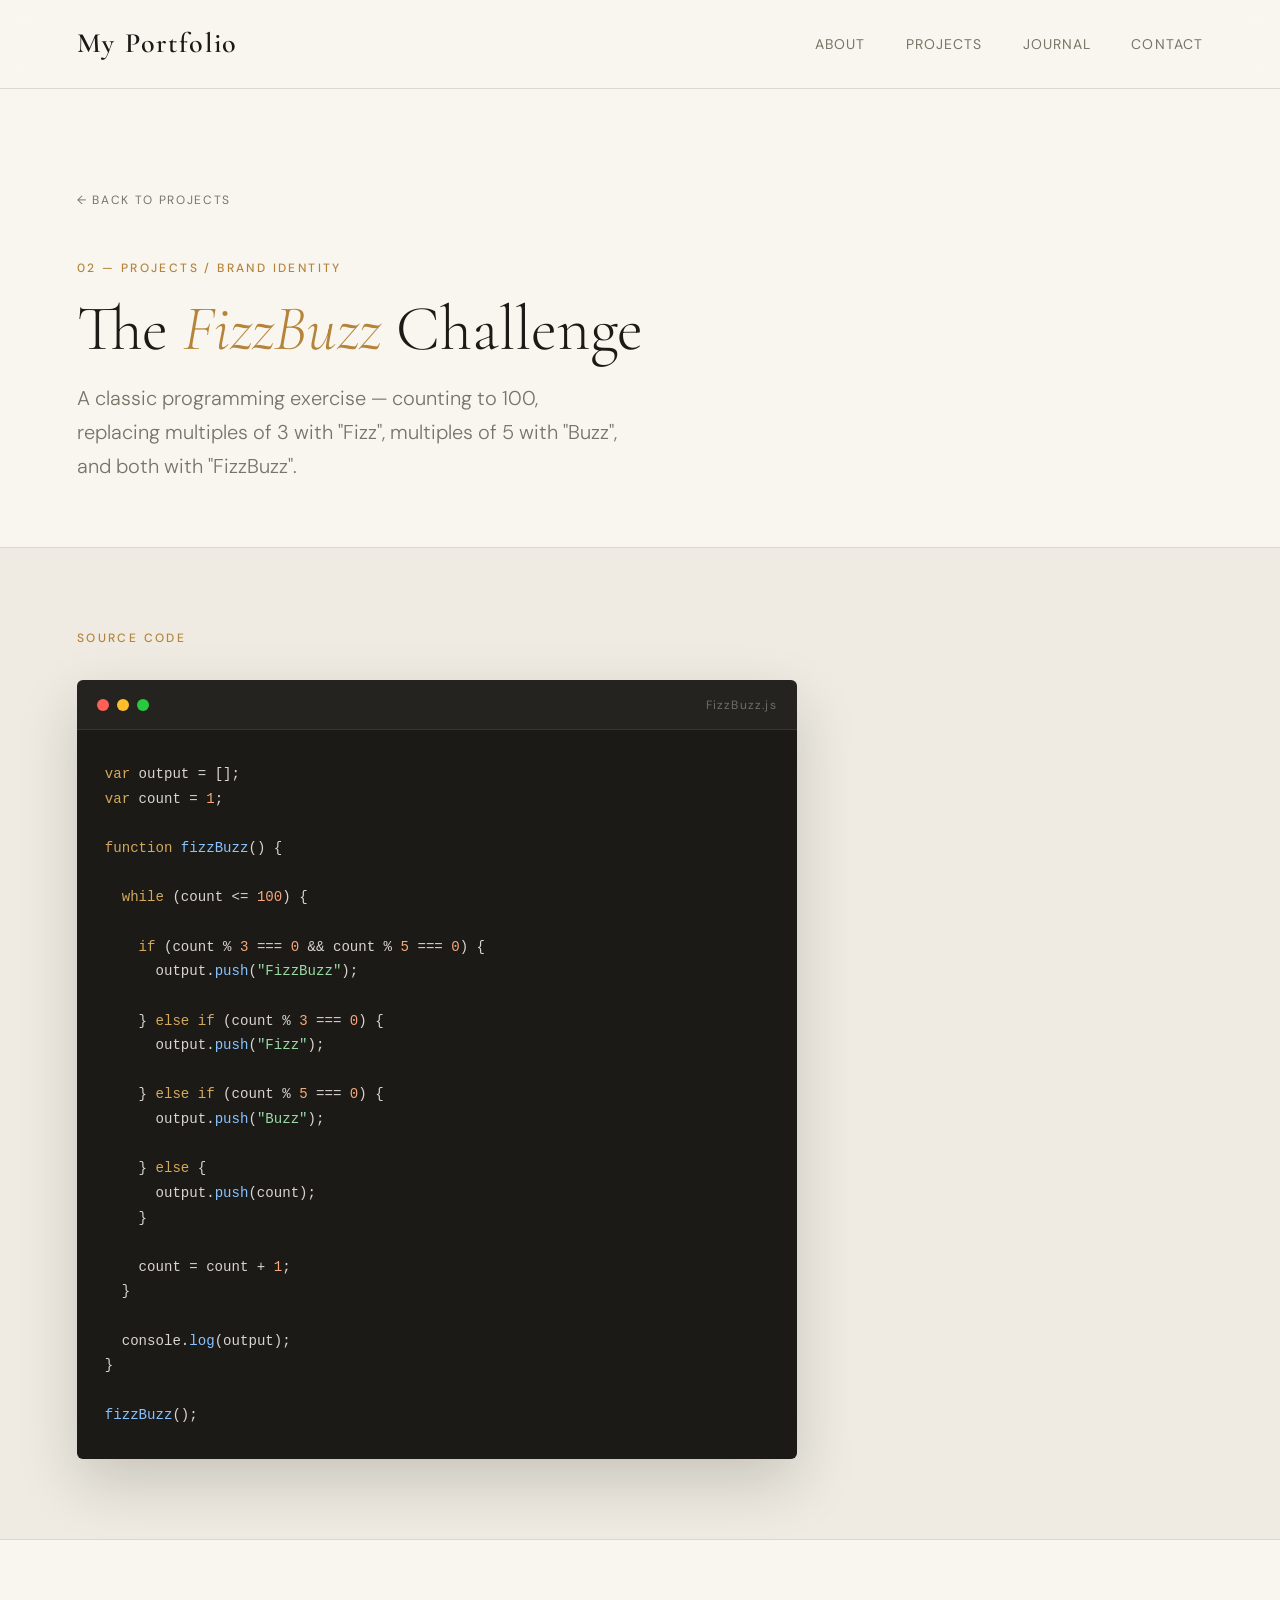
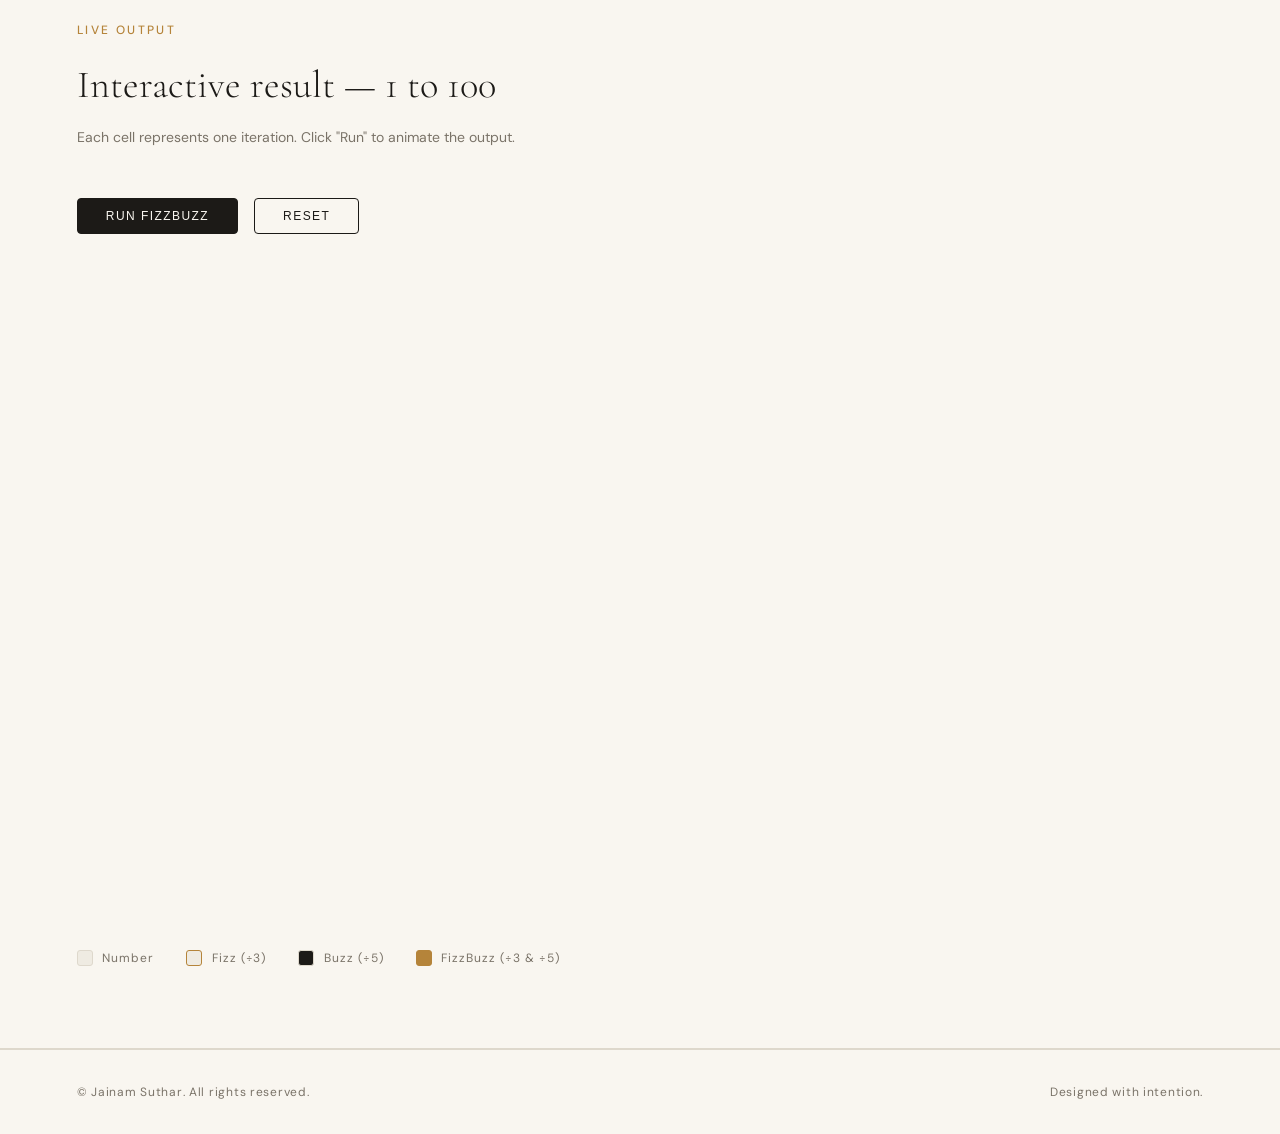
==== fizzbuzz.html @ be065813 "NewProjectfiles" ====
<!DOCTYPE html>
<html lang="en">
<head>
  <meta charset="UTF-8" />
  <meta name="viewport" content="width=device-width, initial-scale=1.0"/>
  <title>FizzBuzz — Jainam Suthar</title>
  <link rel="stylesheet" href="style.css" />
  <link href="https://fonts.googleapis.com/css2?family=Cormorant+Garamond:ital,wght@0,300;0,400;0,600;1,300;1,400&family=DM+Sans:wght@300;400;500&display=swap" rel="stylesheet"/>
  <style>
    /* ── FIZZBUZZ PAGE SPECIFIC ── */
    .fb-hero {
      padding: 6rem 6vw 4rem;
      border-bottom: 1px solid var(--clr-border);
      animation: fadeUp 0.8s ease both;
    }

    .fb-back {
      display: inline-flex;
      align-items: center;
      gap: 0.5rem;
      font-size: var(--fz-xs);
      letter-spacing: 0.14em;
      text-transform: uppercase;
      color: var(--clr-ink-mute);
      margin-bottom: 3rem;
      transition: color var(--transition);
    }

    .fb-back:hover { color: var(--clr-accent); }

    .fb-hero .section-label { margin-bottom: 1rem; }

    .fb-hero h1 {
      font-family: var(--ff-serif);
      font-size: clamp(var(--fz-2xl), 5vw, var(--fz-4xl));
      font-weight: 300;
      line-height: 1.1;
      margin-bottom: 1rem;
    }

    .fb-hero h1 em {
      font-style: italic;
      color: var(--clr-accent);
    }

    .fb-hero p {
      font-size: var(--fz-lg);
      color: var(--clr-ink-mute);
      font-weight: 300;
      max-width: 540px;
    }

    /* ── CODE BLOCK ── */
    .fb-code-section {
      padding: 5rem 6vw;
      background: var(--clr-surface);
      border-bottom: 1px solid var(--clr-border);
    }

    .fb-code-section .section-label { margin-bottom: 2rem; }

    .code-window {
      background: var(--clr-ink);
      border-radius: 6px;
      overflow: hidden;
      max-width: 720px;
      box-shadow: 0 24px 60px rgba(28,26,23,0.18);
    }

    .code-topbar {
      display: flex;
      align-items: center;
      gap: 0.5rem;
      padding: 0.9rem 1.25rem;
      background: rgba(255,255,255,0.04);
      border-bottom: 1px solid rgba(255,255,255,0.08);
    }

    .code-dot {
      width: 12px;
      height: 12px;
      border-radius: 50%;
    }

    .dot-red   { background: #FF5F56; }
    .dot-yellow{ background: #FFBD2E; }
    .dot-green { background: #27C93F; }

    .code-filename {
      margin-left: auto;
      font-size: var(--fz-xs);
      color: rgba(249,246,240,0.35);
      letter-spacing: 0.1em;
      font-family: var(--ff-sans);
    }

    pre {
      margin: 0;
      padding: 2rem 1.75rem;
      overflow-x: auto;
      font-family: 'Courier New', Courier, monospace;
      font-size: 0.88rem;
      line-height: 1.75;
      color: rgba(249,246,240,0.85);
    }

    /* Syntax colouring */
    .kw  { color: #D4A85A; }   /* keywords */
    .fn  { color: #87C3FF; }   /* function names */
    .str { color: #98D9A4; }   /* strings */
    .num { color: #F9A87A; }   /* numbers */
    .cm  { color: rgba(249,246,240,0.35); font-style: italic; }

    /* ── OUTPUT GRID ── */
    .fb-output-section {
      padding: 5rem 6vw;
      border-bottom: 1px solid var(--clr-border);
    }

    .fb-output-section .section-label { margin-bottom: 0.75rem; }

    .fb-output-section h2 {
      font-family: var(--ff-serif);
      font-size: clamp(var(--fz-xl), 3vw, var(--fz-2xl));
      font-weight: 300;
      margin-bottom: 0.5rem;
    }

    .fb-output-section > p {
      color: var(--clr-ink-mute);
      font-size: var(--fz-sm);
      margin-bottom: 3rem;
    }

    .fb-controls {
      display: flex;
      gap: 1rem;
      margin-bottom: 2.5rem;
      flex-wrap: wrap;
    }

    .fb-btn {
      display: inline-block;
      padding: 0.65rem 1.75rem;
      font-size: var(--fz-xs);
      font-weight: 500;
      letter-spacing: 0.12em;
      text-transform: uppercase;
      border-radius: var(--radius);
      cursor: pointer;
      border: 1px solid var(--clr-ink);
      background: var(--clr-ink);
      color: var(--clr-bg);
      transition: background var(--transition), color var(--transition), border-color var(--transition), transform var(--transition);
    }

    .fb-btn:hover {
      background: var(--clr-accent);
      border-color: var(--clr-accent);
      transform: translateY(-2px);
    }

    .fb-btn.outline {
      background: transparent;
      color: var(--clr-ink);
    }

    .fb-btn.outline:hover {
      background: var(--clr-ink);
      color: var(--clr-bg);
    }

    .fb-grid {
      display: grid;
      grid-template-columns: repeat(auto-fill, minmax(72px, 1fr));
      gap: 6px;
    }

    .fb-cell {
      aspect-ratio: 1;
      display: flex;
      align-items: center;
      justify-content: center;
      font-size: 0.8rem;
      font-weight: 500;
      border-radius: var(--radius);
      background: var(--clr-surface);
      color: var(--clr-ink);
      border: 1px solid var(--clr-border);
      opacity: 0;
      transform: scale(0.85);
      transition: opacity 0.25s ease, transform 0.25s ease;
    }

    .fb-cell.visible {
      opacity: 1;
      transform: scale(1);
    }

    .fb-cell.fizz {
      background: var(--clr-surface);
      border-color: var(--clr-accent);
      color: var(--clr-accent);
      font-family: var(--ff-serif);
      font-style: italic;
    }

    .fb-cell.buzz {
      background: var(--clr-ink);
      border-color: var(--clr-ink);
      color: var(--clr-bg);
      font-family: var(--ff-serif);
      font-style: italic;
    }

    .fb-cell.fizzbuzz {
      background: var(--clr-accent);
      border-color: var(--clr-accent);
      color: var(--clr-white);
      font-family: var(--ff-serif);
      font-style: italic;
      font-size: 0.72rem;
    }

    /* Legend */
    .fb-legend {
      display: flex;
      gap: 2rem;
      margin-top: 2rem;
      flex-wrap: wrap;
    }

    .legend-item {
      display: flex;
      align-items: center;
      gap: 0.6rem;
      font-size: var(--fz-xs);
      letter-spacing: 0.08em;
      color: var(--clr-ink-mute);
    }

    .legend-swatch {
      width: 16px;
      height: 16px;
      border-radius: 3px;
      border: 1px solid var(--clr-border);
      flex-shrink: 0;
    }

    .swatch-num      { background: var(--clr-surface); }
    .swatch-fizz     { background: var(--clr-surface); border-color: var(--clr-accent); }
    .swatch-buzz     { background: var(--clr-ink); }
    .swatch-fizzbuzz { background: var(--clr-accent); border-color: var(--clr-accent); }

    /* ── FOOTER ── */
    .footer { margin-top: 0; }

    @media (max-width: 768px) {
      .fb-grid { grid-template-columns: repeat(auto-fill, minmax(58px, 1fr)); }
    }
  </style>
</head>
<body>

  <!-- ── NAVIGATION ── -->
  <nav class="navbar">
    <div class="nav-logo">My Portfolio</div>
    <ul class="nav-links">
      <li><a href="index.html#about">About</a></li>
      <li><a href="index.html#services">Projects</a></li>
      <li><a href="index.html#journal">Journal</a></li>
      <li><a href="index.html#contact">Contact</a></li>
    </ul>
  </nav>

  <!-- ── HERO ── -->
  <div class="fb-hero">
    <a href="index.html#services" class="fb-back">← Back to Projects</a>
    <div class="section-label">02 — Projects / Brand Identity</div>
    <h1>The <em>FizzBuzz</em> Challenge</h1>
    <p>A classic programming exercise — counting to 100, replacing multiples of 3 with "Fizz", multiples of 5 with "Buzz", and both with "FizzBuzz".</p>
  </div>

  <main>

    <!-- ── CODE ── -->
    <section class="fb-code-section">
      <div class="section-label">Source Code</div>
      <div class="code-window">
        <div class="code-topbar">
          <span class="code-dot dot-red"></span>
          <span class="code-dot dot-yellow"></span>
          <span class="code-dot dot-green"></span>
          <span class="code-filename">FizzBuzz.js</span>
        </div>
        <pre><span class="kw">var</span> output = [];
<span class="kw">var</span> count = <span class="num">1</span>;

<span class="kw">function</span> <span class="fn">fizzBuzz</span>() {

  <span class="kw">while</span> (count <= <span class="num">100</span>) {

    <span class="kw">if</span> (count % <span class="num">3</span> === <span class="num">0</span> && count % <span class="num">5</span> === <span class="num">0</span>) {
      output.<span class="fn">push</span>(<span class="str">"FizzBuzz"</span>);

    } <span class="kw">else if</span> (count % <span class="num">3</span> === <span class="num">0</span>) {
      output.<span class="fn">push</span>(<span class="str">"Fizz"</span>);

    } <span class="kw">else if</span> (count % <span class="num">5</span> === <span class="num">0</span>) {
      output.<span class="fn">push</span>(<span class="str">"Buzz"</span>);

    } <span class="kw">else</span> {
      output.<span class="fn">push</span>(count);
    }

    count = count + <span class="num">1</span>;
  }

  console.<span class="fn">log</span>(output);
}

<span class="fn">fizzBuzz</span>();</pre>
      </div>
    </section>

    <!-- ── INTERACTIVE OUTPUT ── -->
    <section class="fb-output-section">
      <div class="section-label">Live Output</div>
      <h2>Interactive result — 1 to 100</h2>
      <p>Each cell represents one iteration. Click "Run" to animate the output.</p>

      <div class="fb-controls">
        <button class="fb-btn" id="runBtn" onclick="runFizzBuzz()">Run FizzBuzz</button>
        <button class="fb-btn outline" onclick="resetFizzBuzz()">Reset</button>
      </div>

      <div class="fb-grid" id="fbGrid"></div>

      <div class="fb-legend">
        <div class="legend-item">
          <div class="legend-swatch swatch-num"></div>
          Number
        </div>
        <div class="legend-item">
          <div class="legend-swatch swatch-fizz"></div>
          Fizz (÷3)
        </div>
        <div class="legend-item">
          <div class="legend-swatch swatch-buzz"></div>
          Buzz (÷5)
        </div>
        <div class="legend-item">
          <div class="legend-swatch swatch-fizzbuzz"></div>
          FizzBuzz (÷3 &amp; ÷5)
        </div>
      </div>
    </section>

  </main>

  <footer class="footer">
    <p>&copy; Jainam Suthar. All rights reserved.</p>
    <p>Designed with intention.</p>
  </footer>

  <script>
    // Build the grid on load (cells hidden)
    const grid = document.getElementById('fbGrid');

    function buildGrid() {
      grid.innerHTML = '';
      for (let i = 1; i <= 100; i++) {
        const cell = document.createElement('div');
        cell.className = 'fb-cell';
        cell.id = 'cell-' + i;

        let label, type;
        if (i % 15 === 0)     { label = 'FizzBuzz'; type = 'fizzbuzz'; }
        else if (i % 3 === 0) { label = 'Fizz';     type = 'fizz'; }
        else if (i % 5 === 0) { label = 'Buzz';     type = 'buzz'; }
        else                   { label = i;          type = 'num'; }

        cell.textContent = label;
        cell.dataset.type = type;
        grid.appendChild(cell);
      }
    }

    function runFizzBuzz() {
      document.getElementById('runBtn').disabled = true;
      const cells = grid.querySelectorAll('.fb-cell');
      cells.forEach((cell, idx) => {
        setTimeout(() => {
          cell.classList.add(cell.dataset.type, 'visible');
        }, idx * 28);
      });
    }

    function resetFizzBuzz() {
      buildGrid();
      document.getElementById('runBtn').disabled = false;
    }

    buildGrid();
  </script>

</body>
</html>
---- style.css ----
/* ── RESET & BASE ── */
*, *::before, *::after {
  box-sizing: border-box;
  margin: 0;
  padding: 0;
}

:root {
  --clr-bg:       #F9F6F0;
  --clr-surface:  #EFEBE2;
  --clr-ink:      #1C1A17;
  --clr-ink-mute: #7A7368;
  --clr-accent:   #B5843A;
  --clr-accent-lt:#D4A85A;
  --clr-border:   #DED8CC;
  --clr-white:    #FFFFFF;

  --ff-serif:  'Cormorant Garamond', Georgia, serif;
  --ff-sans:   'DM Sans', system-ui, sans-serif;

  --fz-xs:   0.75rem;
  --fz-sm:   0.875rem;
  --fz-base: 1rem;
  --fz-lg:   1.25rem;
  --fz-xl:   1.75rem;
  --fz-2xl:  2.5rem;
  --fz-3xl:  3.5rem;
  --fz-4xl:  5rem;

  --radius: 4px;
  --transition: 0.3s ease;
}

html {
  scroll-behavior: smooth;
}

body {
  background-color: var(--clr-bg);
  color: var(--clr-ink);
  font-family: var(--ff-sans);
  font-size: var(--fz-base);
  line-height: 1.7;
  -webkit-font-smoothing: antialiased;
}

a {
  color: inherit;
  text-decoration: none;
}

img { display: block; max-width: 100%; }

/* ── NAVIGATION ── */
.navbar {
  position: sticky;
  top: 0;
  z-index: 100;
  display: flex;
  align-items: center;
  justify-content: space-between;
  padding: 1.25rem 6vw;
  background: rgba(249, 246, 240, 0.88);
  backdrop-filter: blur(12px);
  border-bottom: 1px solid var(--clr-border);
}

.nav-logo {
  font-family: var(--ff-serif);
  font-size: var(--fz-xl);
  font-weight: 600;
  letter-spacing: 0.06em;
  color: var(--clr-ink);
}

.nav-links {
  list-style: none;
  display: flex;
  gap: 2.5rem;
}

.nav-links a {
  font-size: var(--fz-sm);
  font-weight: 400;
  letter-spacing: 0.08em;
  text-transform: uppercase;
  color: var(--clr-ink-mute);
  transition: color var(--transition);
}

.nav-links a:hover {
  color: var(--clr-accent);
}

/* ── HERO ── */
.hero {
  position: relative;
  min-height: 92vh;
  display: flex;
  align-items: center;
  padding: 8rem 6vw 6rem;
  overflow: hidden;
}

.hero-content {
  position: relative;
  z-index: 2;
  max-width: 680px;
  animation: fadeUp 1s ease both;
}

.hero-eyebrow {
  display: inline-block;
  font-size: var(--fz-xs);
  letter-spacing: 0.18em;
  text-transform: uppercase;
  color: var(--clr-accent);
  margin-bottom: 1.5rem;
  font-family: var(--ff-sans);
  font-weight: 500;
}

.hero-title {
  font-family: var(--ff-serif);
  font-size: clamp(var(--fz-3xl), 6vw, var(--fz-4xl));
  font-weight: 300;
  line-height: 1.1;
  color: var(--clr-ink);
  margin-bottom: 1.5rem;
}

.hero-title em {
  font-style: italic;
  color: var(--clr-accent);
}

.hero-sub {
  font-size: var(--fz-lg);
  color: var(--clr-ink-mute);
  line-height: 1.7;
  margin-bottom: 2.5rem;
  font-weight: 300;
}

.btn-primary {
  display: inline-block;
  padding: 0.85rem 2.25rem;
  background: var(--clr-ink);
  color: var(--clr-bg);
  font-size: var(--fz-sm);
  font-weight: 500;
  letter-spacing: 0.1em;
  text-transform: uppercase;
  border: 1px solid var(--clr-ink);
  border-radius: var(--radius);
  transition: background var(--transition), color var(--transition), transform var(--transition);
}

.btn-primary:hover {
  background: var(--clr-accent);
  border-color: var(--clr-accent);
  transform: translateY(-2px);
}

/* Hero ornament circles */
.hero-ornament {
  position: absolute;
  right: -4vw;
  top: 50%;
  transform: translateY(-50%);
  z-index: 1;
  pointer-events: none;
}

.circle {
  border-radius: 50%;
  position: absolute;
  border: 1px solid var(--clr-border);
}

.c1 {
  width: 480px;
  height: 480px;
  top: -240px;
  right: 0;
  background: radial-gradient(circle at 40% 40%, var(--clr-surface) 0%, transparent 70%);
  animation: rotate 40s linear infinite;
}

.c2 {
  width: 320px;
  height: 320px;
  top: -140px;
  right: 80px;
  border-color: var(--clr-accent);
  opacity: 0.25;
  animation: rotate 28s linear infinite reverse;
}

/* ── SECTIONS ── */
.section {
  padding: 7rem 6vw;
  border-top: 1px solid var(--clr-border);
}

.section-label {
  font-size: var(--fz-xs);
  letter-spacing: 0.2em;
  text-transform: uppercase;
  color: var(--clr-accent);
  font-weight: 500;
  margin-bottom: 2.5rem;
}

.section-title {
  font-family: var(--ff-serif);
  font-size: clamp(var(--fz-2xl), 4vw, var(--fz-3xl));
  font-weight: 300;
  line-height: 1.2;
  margin-bottom: 1.25rem;
}

.section-intro {
  font-size: var(--fz-lg);
  color: var(--clr-ink-mute);
  max-width: 560px;
  font-weight: 300;
  margin-bottom: 4rem;
}

/* ── ABOUT ── */
.about-grid {
  display: grid;
  grid-template-columns: 1fr 1fr;
  gap: 6rem;
  align-items: center;
}

.img-block {
  width: 100%;
  aspect-ratio: 4/5;
  background: linear-gradient(135deg, var(--clr-surface) 0%, var(--clr-border) 100%);
  border-radius: 2px;
  position: relative;
  overflow: hidden;
}

.img-block::after {
  content: '';
  position: absolute;
  inset: 12px;
  border: 1px solid rgba(181, 132, 58, 0.35);
  border-radius: 1px;
  pointer-events: none;
}

.about-text h2 {
  font-family: var(--ff-serif);
  font-size: clamp(var(--fz-xl), 3vw, var(--fz-2xl));
  font-weight: 400;
  line-height: 1.25;
  margin-bottom: 1.5rem;
}

.about-text p {
  color: var(--clr-ink-mute);
  margin-bottom: 1rem;
  font-size: 1.05rem;
}

.about-text em {
  font-family: var(--ff-serif);
  font-style: italic;
  font-size: var(--fz-lg);
  color: var(--clr-ink);
}

/* ── SERVICES ── */
.services {
  background: var(--clr-surface);
}

.cards {
  display: grid;
  grid-template-columns: repeat(auto-fit, minmax(240px, 1fr));
  gap: 2px;
}

.card {
  background: var(--clr-bg);
  padding: 2.5rem 2rem;
  transition: transform var(--transition), box-shadow var(--transition);
}

.card:hover {
  transform: translateY(-6px);
  box-shadow: 0 16px 40px rgba(28, 26, 23, 0.08);
}

.card-num {
  display: block;
  font-family: var(--ff-serif);
  font-size: var(--fz-3xl);
  font-weight: 300;
  color: var(--clr-border);
  line-height: 1;
  margin-bottom: 1rem;
}

.card h3 {
  font-family: var(--ff-serif);
  font-size: var(--fz-xl);
  font-weight: 400;
  margin-bottom: 0.75rem;
}

.card p {
  font-size: var(--fz-sm);
  color: var(--clr-ink-mute);
  line-height: 1.7;
}

.btn-card {
  display: inline-block;
  margin-top: 1.25rem;
  padding: 0.55rem 1.4rem;
  font-size: var(--fz-xs);
  font-weight: 500;
  letter-spacing: 0.12em;
  text-transform: uppercase;
  color: var(--clr-accent);
  border: 1px solid var(--clr-accent);
  border-radius: var(--radius);
  transition: background var(--transition), color var(--transition), transform var(--transition);
}

.btn-card:hover {
  background: var(--clr-accent);
  color: var(--clr-white);
  transform: translateY(-2px);
}

/* ── JOURNAL ── */
.posts {
  display: grid;
  grid-template-columns: repeat(auto-fit, minmax(280px, 1fr));
  gap: 3rem;
}

.post {
  border-top: 1px solid var(--clr-border);
  padding-top: 2rem;
}

.post-date {
  font-size: var(--fz-xs);
  letter-spacing: 0.12em;
  text-transform: uppercase;
  color: var(--clr-ink-mute);
  display: block;
  margin-bottom: 0.75rem;
}

.post h3 {
  font-family: var(--ff-serif);
  font-size: var(--fz-xl);
  font-weight: 400;
  line-height: 1.25;
  margin-bottom: 0.75rem;
}

.post p {
  font-size: var(--fz-sm);
  color: var(--clr-ink-mute);
}

.post-link {
  font-size: var(--fz-sm);
  font-weight: 500;
  color: var(--clr-accent);
  letter-spacing: 0.04em;
  transition: letter-spacing var(--transition);
}

.post-link:hover {
  letter-spacing: 0.1em;
}

/* ── CONTACT ── */
.contact {
  background: var(--clr-ink);
  color: var(--clr-bg);
}

.contact .section-label {
  color: var(--clr-accent-lt);
}

.contact-inner {
  max-width: 620px;
}

.contact-inner h2 {
  font-family: var(--ff-serif);
  font-size: clamp(var(--fz-2xl), 4vw, var(--fz-3xl));
  font-weight: 300;
  line-height: 1.2;
  margin-bottom: 1.5rem;
}

.contact-inner h2 em {
  font-style: italic;
  color: var(--clr-accent-lt);
}

.contact-inner p {
  color: rgba(249,246,240,0.65);
  font-size: 1.05rem;
}

.contact-email a {
  font-family: var(--ff-serif);
  font-size: var(--fz-2xl);
  font-weight: 300;
  color: var(--clr-bg);
  border-bottom: 1px solid var(--clr-accent);
  padding-bottom: 2px;
  transition: color var(--transition), border-color var(--transition);
}

.contact-email a:hover {
  color: var(--clr-accent-lt);
  border-color: var(--clr-accent-lt);
}

/* ── FOOTER ── */
.footer {
  display: flex;
  justify-content: space-between;
  align-items: center;
  padding: 2rem 6vw;
  border-top: 1px solid var(--clr-border);
  font-size: var(--fz-xs);
  color: var(--clr-ink-mute);
  letter-spacing: 0.06em;
}

/* ── ANIMATIONS ── */
@keyframes fadeUp {
  from { opacity: 0; transform: translateY(28px); }
  to   { opacity: 1; transform: translateY(0); }
}

@keyframes rotate {
  from { transform: rotate(0deg); }
  to   { transform: rotate(360deg); }
}

/* ── RESPONSIVE ── */
@media (max-width: 768px) {
  .about-grid { grid-template-columns: 1fr; gap: 3rem; }
  .c1 { width: 300px; height: 300px; top: -150px; }
  .c2 { display: none; }
  .footer { flex-direction: column; gap: 0.5rem; text-align: center; }
  .nav-links { gap: 1.5rem; }
}
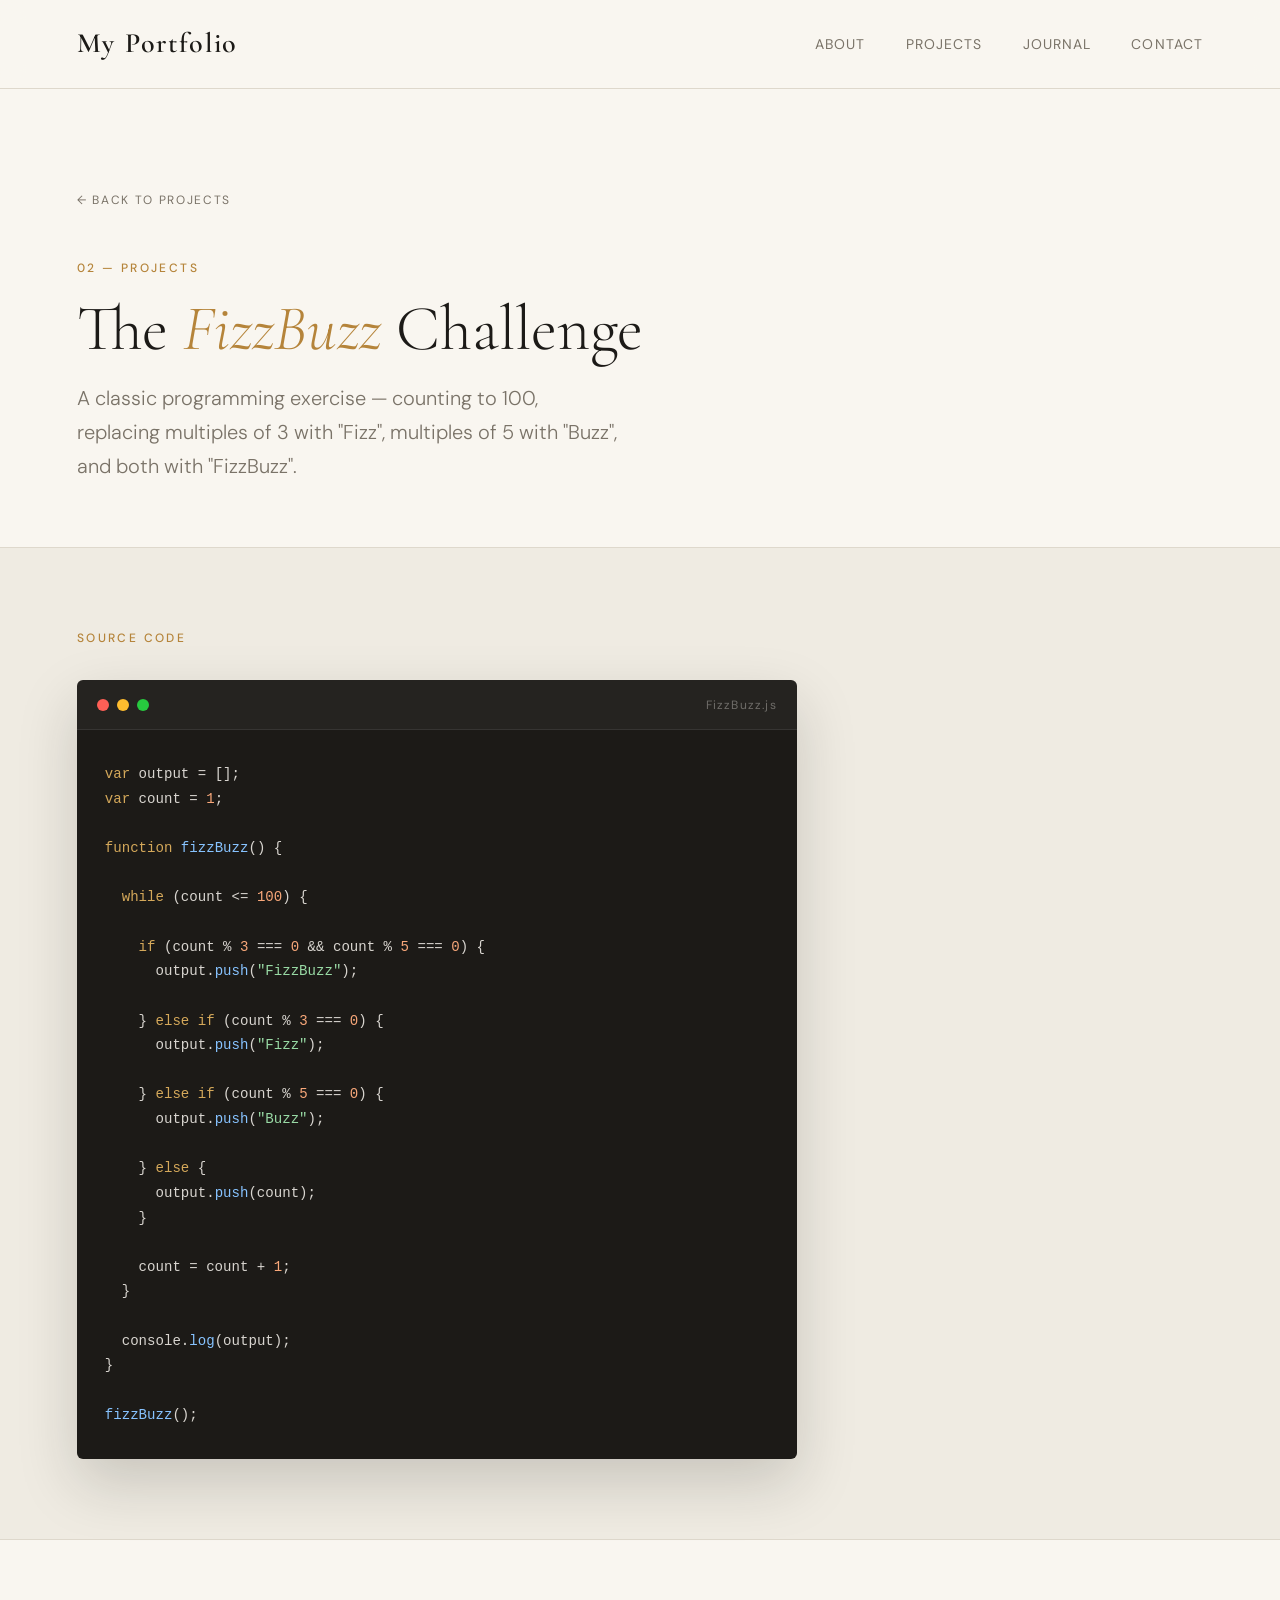
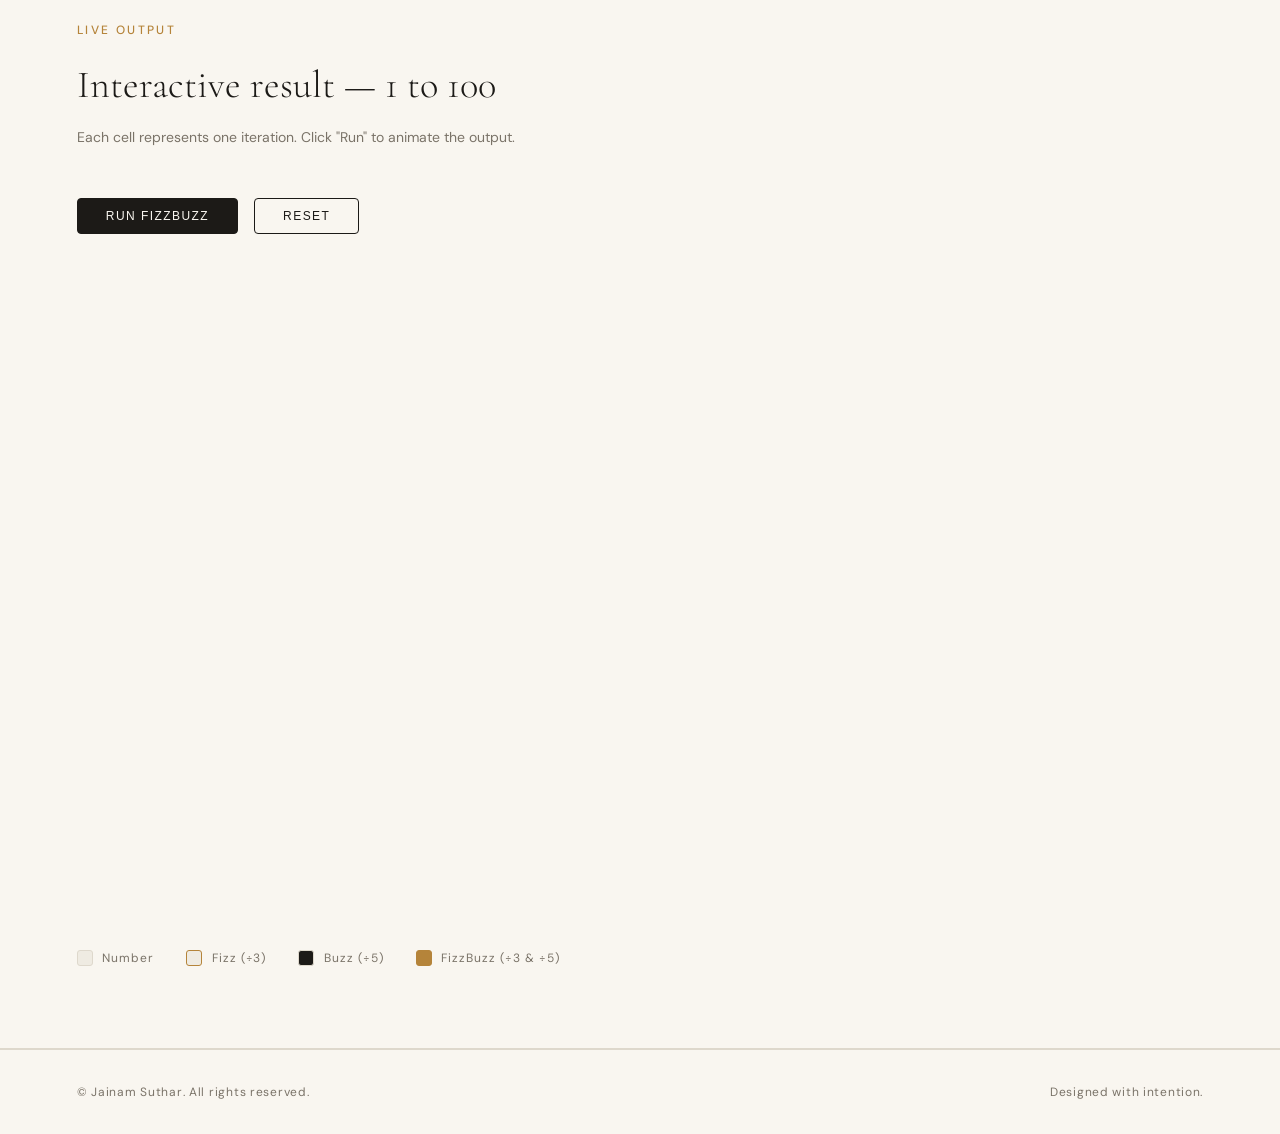
==== commit 5e66549b: "adding button" ====
--- a/fizzbuzz.html
+++ b/fizzbuzz.html
@@ -276,7 +276,7 @@
   <!-- ── HERO ── -->
   <div class="fb-hero">
     <a href="index.html#services" class="fb-back">← Back to Projects</a>
-    <div class="section-label">02 — Projects / Brand Identity</div>
+    <div class="section-label">02 — Projects </div>
     <h1>The <em>FizzBuzz</em> Challenge</h1>
     <p>A classic programming exercise — counting to 100, replacing multiples of 3 with "Fizz", multiples of 5 with "Buzz", and both with "FizzBuzz".</p>
   </div>
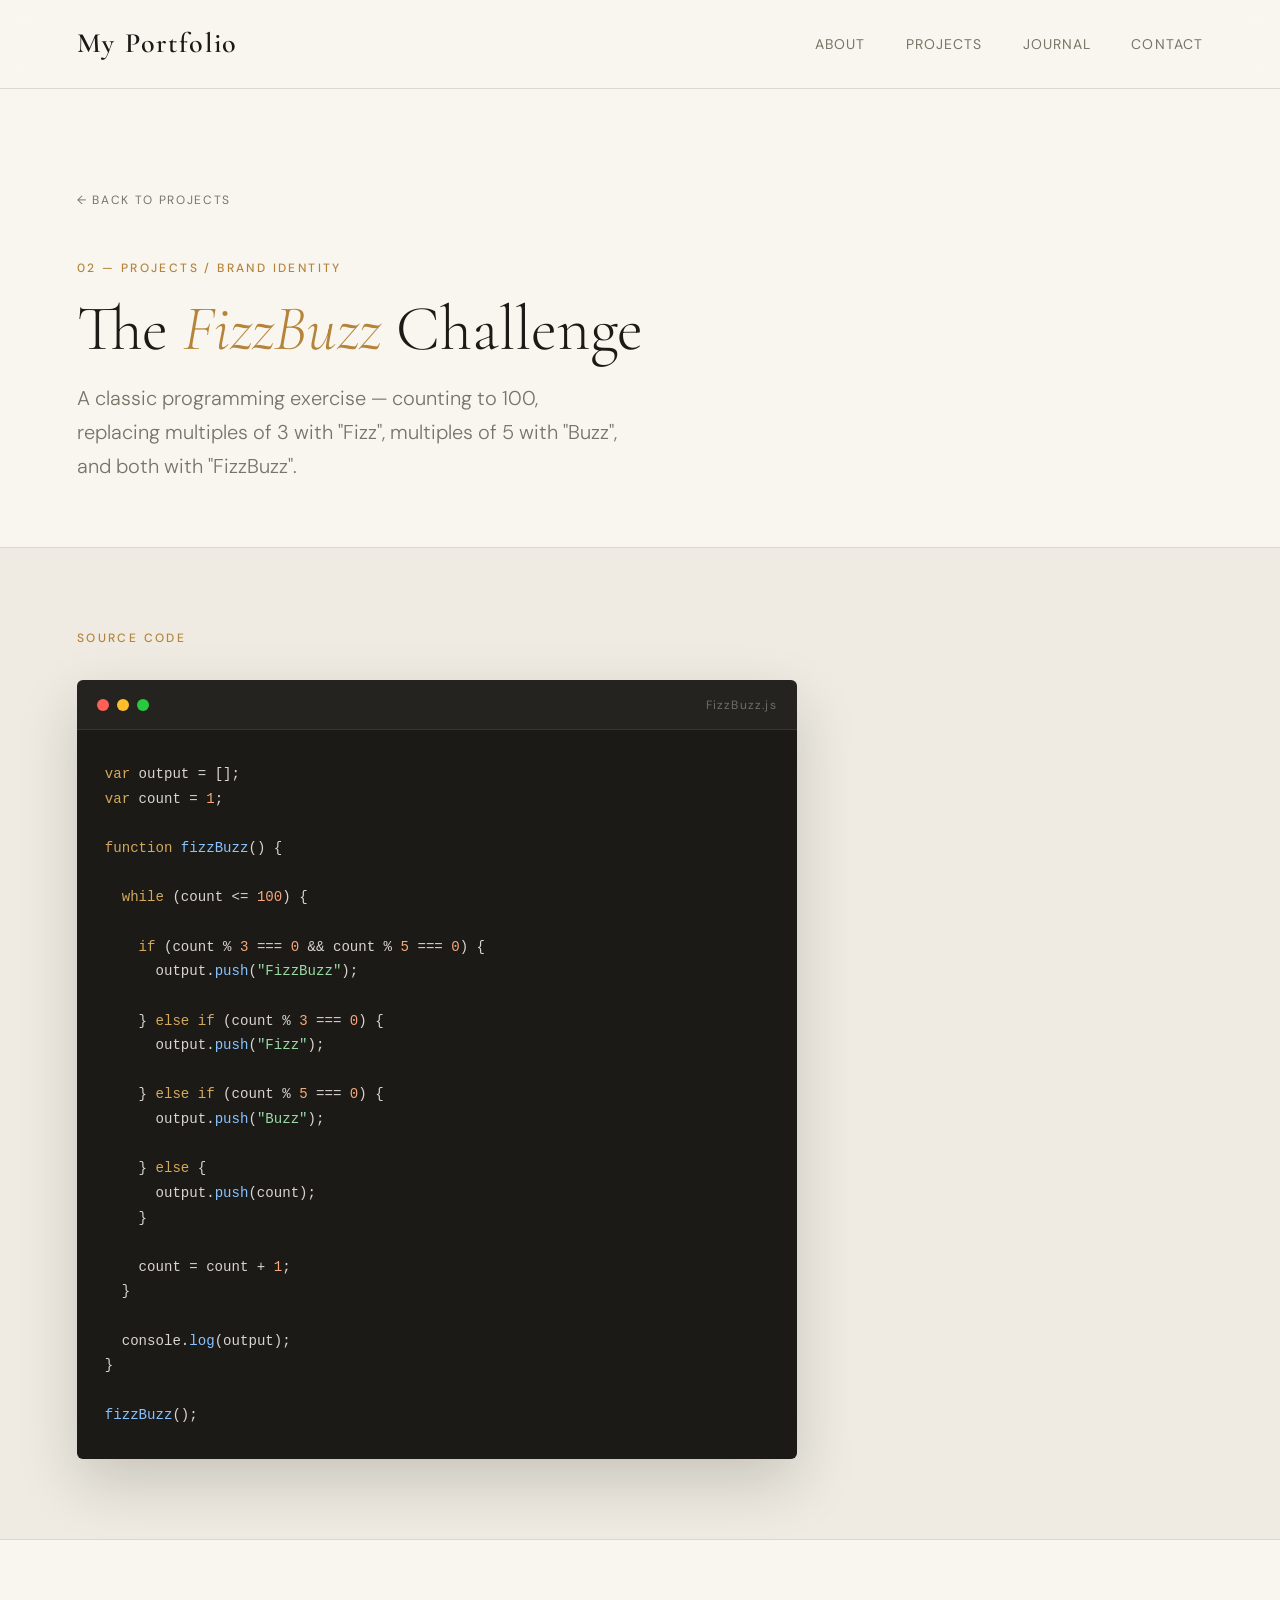
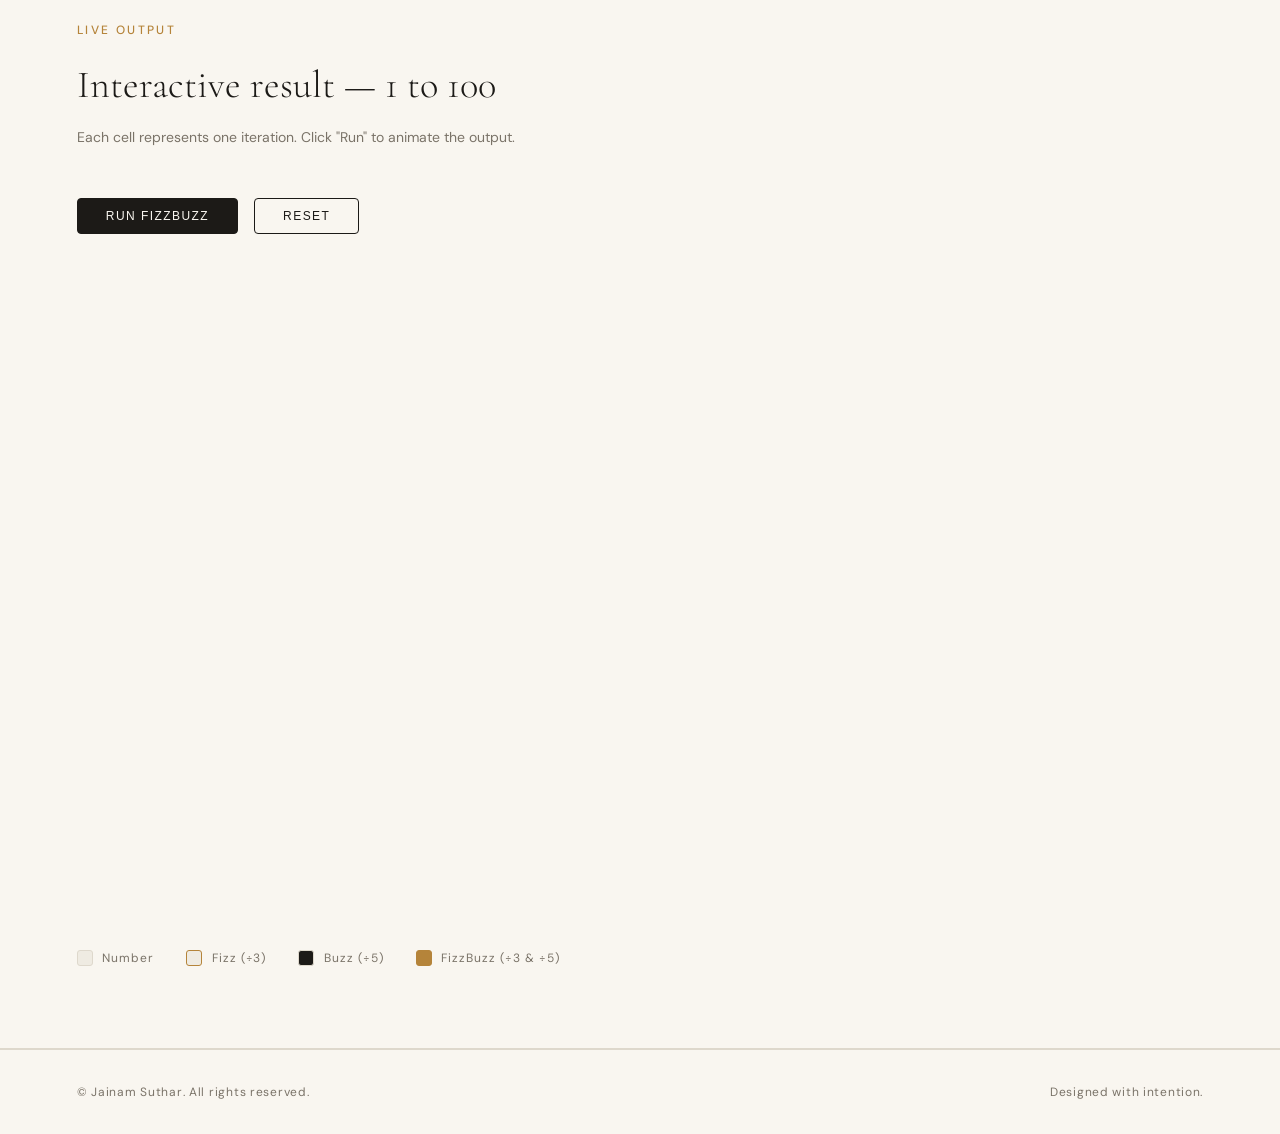
==== commit 7d080dcc: "cleanup: remove .DS_Store" ====
--- a/fizzbuzz.html
+++ b/fizzbuzz.html
@@ -276,7 +276,7 @@
   <!-- ── HERO ── -->
   <div class="fb-hero">
     <a href="index.html#services" class="fb-back">← Back to Projects</a>
-    <div class="section-label">02 — Projects </div>
+    <div class="section-label">02 — Projects / Brand Identity</div>
     <h1>The <em>FizzBuzz</em> Challenge</h1>
     <p>A classic programming exercise — counting to 100, replacing multiples of 3 with "Fizz", multiples of 5 with "Buzz", and both with "FizzBuzz".</p>
   </div>
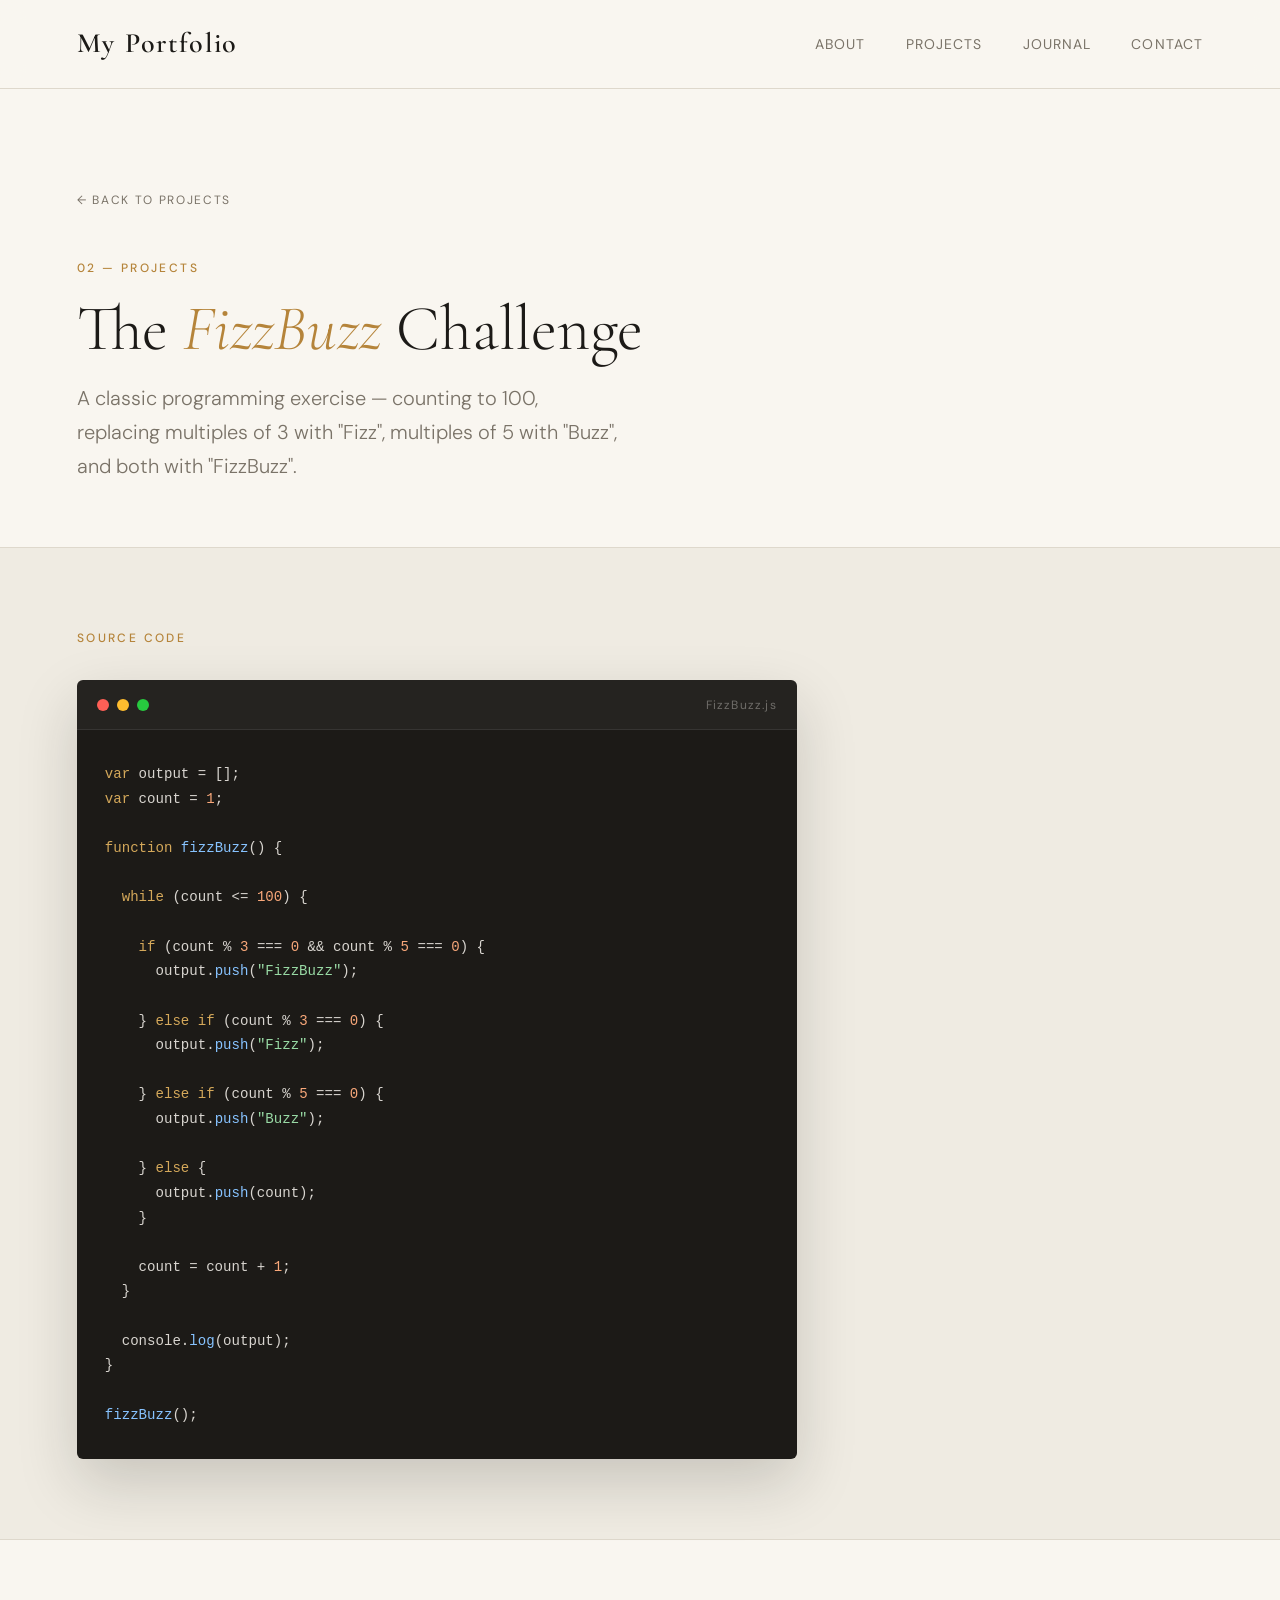
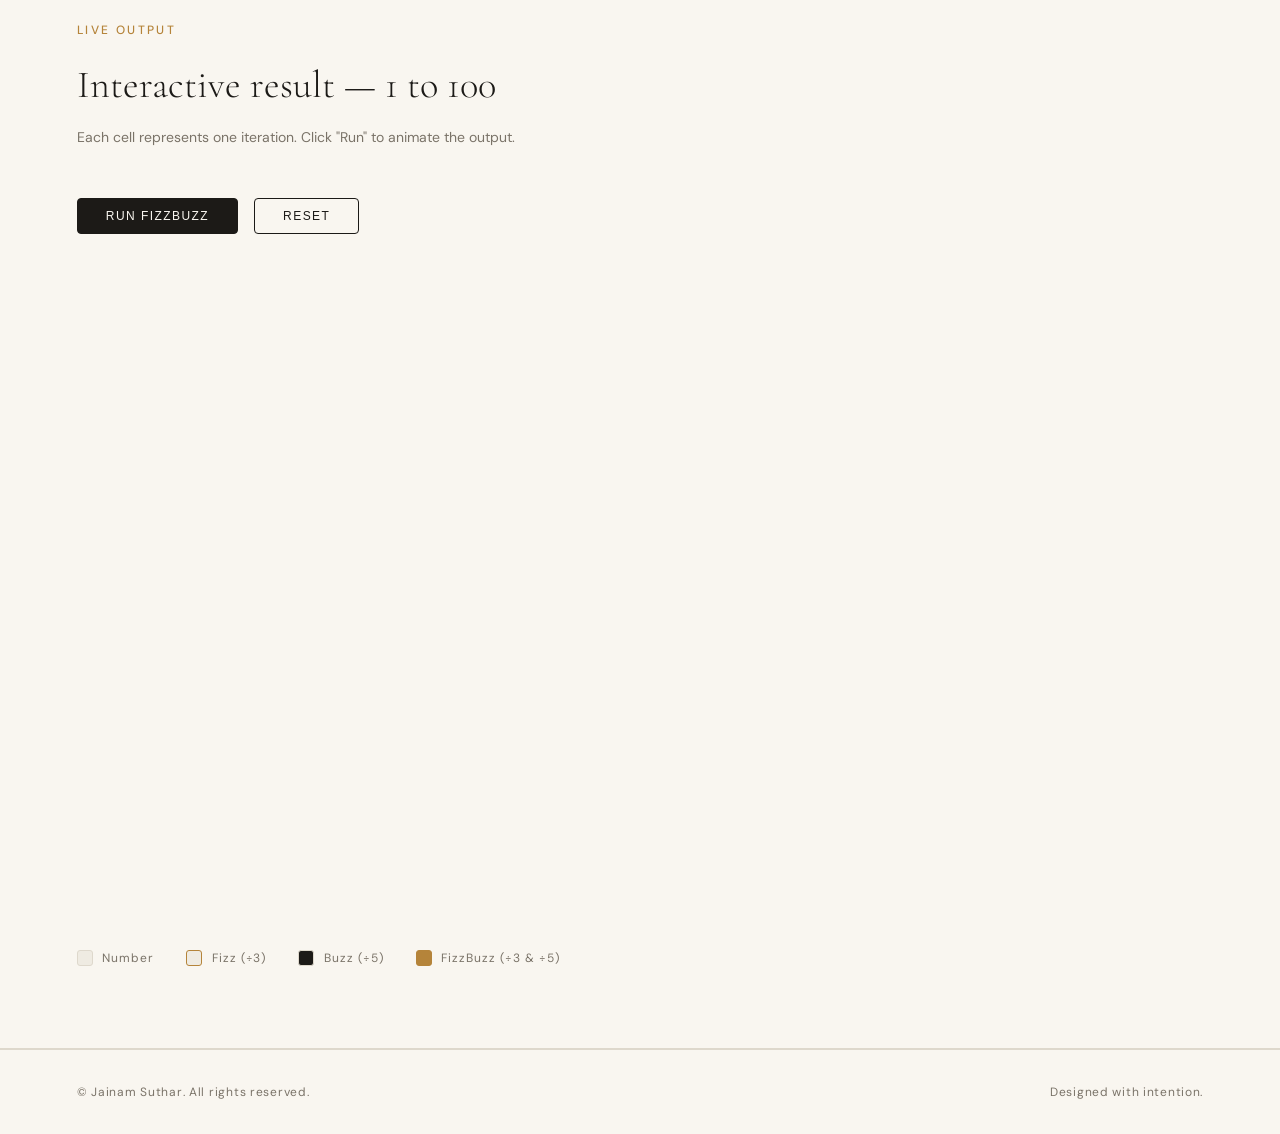
==== commit 822802dd: "Revert "cleanup: remove .DS_Store" This reverts commit 7d080dcce7c3bc1061f646e9f87bc0549bf2330c." ====
--- a/fizzbuzz.html
+++ b/fizzbuzz.html
@@ -276,7 +276,7 @@
   <!-- ── HERO ── -->
   <div class="fb-hero">
     <a href="index.html#services" class="fb-back">← Back to Projects</a>
-    <div class="section-label">02 — Projects / Brand Identity</div>
+    <div class="section-label">02 — Projects </div>
     <h1>The <em>FizzBuzz</em> Challenge</h1>
     <p>A classic programming exercise — counting to 100, replacing multiples of 3 with "Fizz", multiples of 5 with "Buzz", and both with "FizzBuzz".</p>
   </div>
